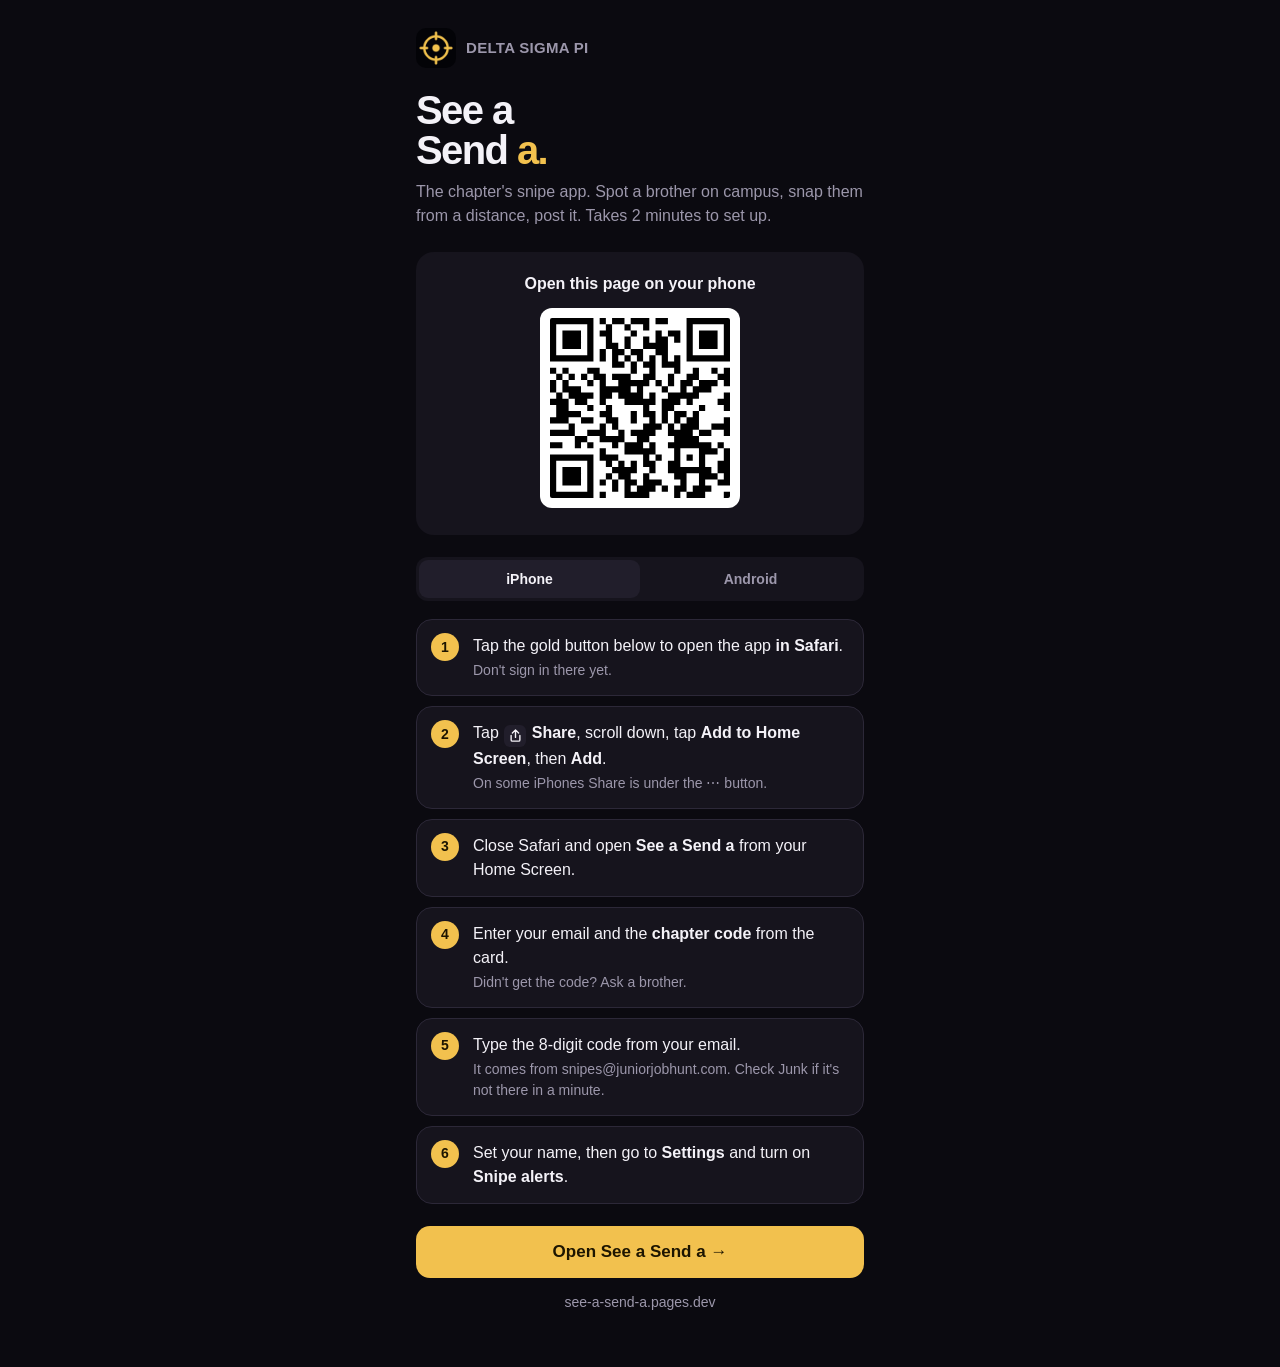
==== public/join.html @ 42cd1cc0 "Initial commit: See a Send a chapter photo-snipe PWA Co-Authored-By: Claude Opus 5.5 <noreply@anthro" ====
<!doctype html>
<html lang="en">
<head>
  <meta charset="utf-8">
  <meta name="viewport" content="width=device-width, initial-scale=1, viewport-fit=cover">
  <title>Get See a Send a</title>
  <meta name="description" content="How to add See a Send a to your Home Screen.">
  <meta name="theme-color" content="#0b0a10">
  <meta name="robots" content="noindex, nofollow">
  <link rel="icon" href="icons/icon.svg" type="image/svg+xml">
  <!-- No manifest link on purpose: this page shouldn't be the thing that gets added to the Home Screen. -->
  <style>
    :root { --bg:#0b0a10; --surface:#16141d; --surface-2:#211e2b; --line:#2c2838; --text:#f4f2f8; --muted:#9c97ab; --gold:#f2c14e; --gold-ink:#1d1500; --purple:#8b5cf6; --warn:#ffb4a2; color-scheme: dark; }
    * { box-sizing: border-box; }
    html, body { margin: 0; background: var(--bg); color: var(--text); }
    body { font: 16px/1.5 -apple-system, BlinkMacSystemFont, "SF Pro Text", "Segoe UI", Roboto, sans-serif; -webkit-font-smoothing: antialiased; }
    main { max-width: 480px; margin: 0 auto; padding: calc(env(safe-area-inset-top, 0px) + 28px) 16px calc(env(safe-area-inset-bottom, 0px) + 40px); }
    .mark { display: flex; align-items: center; gap: 10px; font-weight: 900; font-size: 15px; letter-spacing: .02em; color: var(--muted); text-transform: uppercase; }
    .mark img { width: 40px; height: 40px; border-radius: 10px; }
    h1 { font-size: 40px; line-height: 1; letter-spacing: -0.04em; font-weight: 900; margin: 22px 0 10px; }
    h1 span { color: var(--gold); }
    .lede { color: var(--muted); margin: 0 0 24px; }
    .tabs { display: grid; grid-template-columns: 1fr 1fr; background: var(--surface); border-radius: 12px; padding: 3px; margin-bottom: 18px; }
    .tabs button { font: inherit; font-size: 14px; font-weight: 700; height: 38px; border: 0; border-radius: 9px; background: none; color: var(--muted); cursor: pointer; }
    .tabs button[aria-selected="true"] { background: var(--surface-2); color: var(--text); }
    ol { list-style: none; counter-reset: step; padding: 0; margin: 0 0 22px; display: grid; gap: 10px; }
    ol li { counter-increment: step; position: relative; background: var(--surface); border: 1px solid var(--line); border-radius: 16px; padding: 14px 14px 14px 56px; }
    ol li::before { content: counter(step); position: absolute; left: 14px; top: 13px; width: 28px; height: 28px; border-radius: 50%; background: var(--gold); color: var(--gold-ink); font-weight: 900; font-size: 14px; display: grid; place-items: center; }
    ol li b { color: var(--text); }
    .sub { display: block; color: var(--muted); font-size: 14px; margin-top: 2px; }
    .ico { display: inline-grid; place-items: center; width: 22px; height: 22px; vertical-align: -5px; border-radius: 6px; background: var(--surface-2); margin: 0 1px; }
    .ico svg { width: 15px; height: 15px; }
    .btn { display: flex; align-items: center; justify-content: center; gap: 8px; height: 52px; border-radius: 14px; background: var(--gold); color: var(--gold-ink); font-weight: 800; font-size: 17px; text-decoration: none; margin: 14px 0 2px; }
    .warn { background: rgba(255,120,90,.12); border: 1px solid rgba(255,140,110,.35); color: var(--warn); border-radius: 14px; padding: 12px 14px; margin-bottom: 18px; font-size: 15px; }
    .warn b { color: #fff; }
    .note { color: var(--muted); font-size: 14px; }
    .desk { display: none; text-align: center; background: var(--surface); border-radius: 18px; padding: 20px; margin-bottom: 22px; }
    .desk svg { width: 200px; height: 200px; background: #fff; border-radius: 12px; padding: 10px; }
    .is-desktop .desk { display: block; }
    [hidden] { display: none !important; }
  </style>
</head>
<body>
<main>
  <div class="mark"><img src="icons/icon-192.png" alt="">Delta Sigma Pi</div>
  <h1>See a<br>Send <span>a.</span></h1>
  <p class="lede">The chapter's snipe app. Spot a brother on campus, snap them from a distance, post it. Takes 2 minutes to set up.</p>

  <div class="desk">
    <p style="margin:0 0 12px;font-weight:700">Open this page on your phone</p>
    <svg width="29mm" height="29mm" version="1.1" viewBox="0 0 29 29" xmlns="http://www.w3.org/2000/svg"><path d="M0,0H1V1H0zM1,0H2V1H1zM2,0H3V1H2zM3,0H4V1H3zM4,0H5V1H4zM5,0H6V1H5zM6,0H7V1H6zM8,0H9V1H8zM10,0H11V1H10zM11,0H12V1H11zM13,0H14V1H13zM14,0H15V1H14zM15,0H16V1H15zM17,0H18V1H17zM18,0H19V1H18zM22,0H23V1H22zM23,0H24V1H23zM24,0H25V1H24zM25,0H26V1H25zM26,0H27V1H26zM27,0H28V1H27zM28,0H29V1H28zM0,1H1V2H0zM6,1H7V2H6zM9,1H10V2H9zM12,1H13V2H12zM15,1H16V2H15zM22,1H23V2H22zM28,1H29V2H28zM0,2H1V3H0zM2,2H3V3H2zM3,2H4V3H3zM4,2H5V3H4zM6,2H7V3H6zM8,2H9V3H8zM9,2H10V3H9zM13,2H14V3H13zM17,2H18V3H17zM19,2H20V3H19zM20,2H21V3H20zM22,2H23V3H22zM24,2H25V3H24zM25,2H26V3H25zM26,2H27V3H26zM28,2H29V3H28zM0,3H1V4H0zM2,3H3V4H2zM3,3H4V4H3zM4,3H5V4H4zM6,3H7V4H6zM9,3H10V4H9zM12,3H13V4H12zM15,3H16V4H15zM17,3H18V4H17zM18,3H19V4H18zM20,3H21V4H20zM22,3H23V4H22zM24,3H25V4H24zM25,3H26V4H25zM26,3H27V4H26zM28,3H29V4H28zM0,4H1V5H0zM2,4H3V5H2zM3,4H4V5H3zM4,4H5V5H4zM6,4H7V5H6zM9,4H10V5H9zM10,4H11V5H10zM12,4H13V5H12zM15,4H16V5H15zM16,4H17V5H16zM17,4H18V5H17zM18,4H19V5H18zM22,4H23V5H22zM24,4H25V5H24zM25,4H26V5H25zM26,4H27V5H26zM28,4H29V5H28zM0,5H1V6H0zM6,5H7V6H6zM8,5H9V6H8zM10,5H11V6H10zM11,5H12V6H11zM13,5H14V6H13zM14,5H15V6H14zM17,5H18V6H17zM18,5H19V6H18zM22,5H23V6H22zM28,5H29V6H28zM0,6H1V7H0zM1,6H2V7H1zM2,6H3V7H2zM3,6H4V7H3zM4,6H5V7H4zM5,6H6V7H5zM6,6H7V7H6zM8,6H9V7H8zM10,6H11V7H10zM12,6H13V7H12zM14,6H15V7H14zM16,6H17V7H16zM18,6H19V7H18zM20,6H21V7H20zM22,6H23V7H22zM23,6H24V7H23zM24,6H25V7H24zM25,6H26V7H25zM26,6H27V7H26zM27,6H28V7H27zM28,6H29V7H28zM10,7H11V8H10zM11,7H12V8H11zM13,7H14V8H13zM15,7H16V8H15zM16,7H17V8H16zM18,7H19V8H18zM19,7H20V8H19zM20,7H21V8H20zM0,8H1V9H0zM2,8H3V9H2zM6,8H7V9H6zM7,8H8V9H7zM13,8H14V9H13zM16,8H17V9H16zM20,8H21V9H20zM23,8H24V9H23zM26,8H27V9H26zM28,8H29V9H28zM1,9H2V10H1zM3,9H4V10H3zM5,9H6V10H5zM7,9H8V10H7zM8,9H9V10H8zM10,9H11V10H10zM11,9H12V10H11zM12,9H13V10H12zM15,9H16V10H15zM16,9H17V10H16zM19,9H20V10H19zM22,9H23V10H22zM23,9H24V10H23zM27,9H28V10H27zM28,9H29V10H28zM0,10H1V11H0zM2,10H3V11H2zM6,10H7V11H6zM8,10H9V11H8zM11,10H12V11H11zM12,10H13V11H12zM13,10H14V11H13zM14,10H15V11H14zM15,10H16V11H15zM17,10H18V11H17zM19,10H20V11H19zM21,10H22V11H21zM22,10H23V11H22zM24,10H25V11H24zM25,10H26V11H25zM26,10H27V11H26zM28,10H29V11H28zM0,11H1V12H0zM2,11H3V12H2zM3,11H4V12H3zM4,11H5V12H4zM8,11H9V12H8zM9,11H10V12H9zM10,11H11V12H10zM11,11H12V12H11zM12,11H13V12H12zM14,11H15V12H14zM18,11H19V12H18zM21,11H22V12H21zM23,11H24V12H23zM24,11H25V12H24zM25,11H26V12H25zM1,12H2V13H1zM3,12H4V13H3zM4,12H5V13H4zM5,12H6V13H5zM6,12H7V13H6zM8,12H9V13H8zM9,12H10V13H9zM11,12H12V13H11zM12,12H13V13H12zM13,12H14V13H13zM14,12H15V13H14zM16,12H17V13H16zM19,12H20V13H19zM20,12H21V13H20zM21,12H22V13H21zM22,12H23V13H22zM23,12H24V13H23zM28,12H29V13H28zM0,13H1V14H0zM1,13H2V14H1zM2,13H3V14H2zM4,13H5V14H4zM5,13H6V14H5zM8,13H9V14H8zM12,13H13V14H12zM13,13H14V14H13zM14,13H15V14H14zM15,13H16V14H15zM16,13H17V14H16zM18,13H19V14H18zM19,13H20V14H19zM20,13H21V14H20zM22,13H23V14H22zM27,13H28V14H27zM28,13H29V14H28zM1,14H2V15H1zM2,14H3V15H2zM6,14H7V15H6zM9,14H10V15H9zM15,14H16V15H15zM18,14H19V15H18zM19,14H20V15H19zM24,14H25V15H24zM28,14H29V15H28zM1,15H2V16H1zM2,15H3V16H2zM3,15H4V16H3zM4,15H5V16H4zM8,15H9V16H8zM9,15H10V16H9zM13,15H14V16H13zM15,15H16V16H15zM16,15H17V16H16zM18,15H19V16H18zM20,15H21V16H20zM21,15H22V16H21zM23,15H24V16H23zM0,16H1V17H0zM1,16H2V17H1zM2,16H3V17H2zM5,16H6V17H5zM6,16H7V17H6zM9,16H10V17H9zM10,16H11V17H10zM13,16H14V17H13zM16,16H17V17H16zM18,16H19V17H18zM20,16H21V17H20zM22,16H23V17H22zM23,16H24V17H23zM28,16H29V17H28zM3,17H4V18H3zM8,17H9V18H8zM10,17H11V18H10zM15,17H16V18H15zM16,17H17V18H16zM17,17H18V18H17zM19,17H20V18H19zM21,17H22V18H21zM22,17H23V18H22zM23,17H24V18H23zM26,17H27V18H26zM27,17H28V18H27zM28,17H29V18H28zM0,18H1V19H0zM1,18H2V19H1zM2,18H3V19H2zM3,18H4V19H3zM6,18H7V19H6zM7,18H8V19H7zM8,18H9V19H8zM11,18H12V19H11zM13,18H14V19H13zM14,18H15V19H14zM15,18H16V19H15zM16,18H17V19H16zM19,18H20V19H19zM20,18H21V19H20zM21,18H22V19H21zM22,18H23V19H22zM24,18H25V19H24zM25,18H26V19H25zM28,18H29V19H28zM4,19H5V20H4zM5,19H6V20H5zM8,19H9V20H8zM9,19H10V20H9zM10,19H11V20H10zM11,19H12V20H11zM14,19H15V20H14zM15,19H16V20H15zM20,19H21V20H20zM21,19H22V20H21zM22,19H23V20H22zM23,19H24V20H23zM0,20H1V21H0zM1,20H2V21H1zM4,20H5V21H4zM6,20H7V21H6zM10,20H11V21H10zM12,20H13V21H12zM13,20H14V21H13zM14,20H15V21H14zM16,20H17V21H16zM19,20H20V21H19zM20,20H21V21H20zM21,20H22V21H21zM22,20H23V21H22zM23,20H24V21H23zM24,20H25V21H24zM25,20H26V21H25zM27,20H28V21H27zM8,21H9V22H8zM12,21H13V22H12zM13,21H14V22H13zM14,21H15V22H14zM15,21H16V22H15zM16,21H17V22H16zM20,21H21V22H20zM24,21H25V22H24zM25,21H26V22H25zM26,21H27V22H26zM28,21H29V22H28zM0,22H1V23H0zM1,22H2V23H1zM2,22H3V23H2zM3,22H4V23H3zM4,22H5V23H4zM5,22H6V23H5zM6,22H7V23H6zM8,22H9V23H8zM9,22H10V23H9zM10,22H11V23H10zM15,22H16V23H15zM17,22H18V23H17zM20,22H21V23H20zM22,22H23V23H22zM24,22H25V23H24zM28,22H29V23H28zM0,23H1V24H0zM6,23H7V24H6zM9,23H10V24H9zM11,23H12V24H11zM13,23H14V24H13zM15,23H16V24H15zM16,23H17V24H16zM19,23H20V24H19zM20,23H21V24H20zM24,23H25V24H24zM27,23H28V24H27zM28,23H29V24H28zM0,24H1V25H0zM2,24H3V25H2zM3,24H4V25H3zM4,24H5V25H4zM6,24H7V25H6zM10,24H11V25H10zM11,24H12V25H11zM12,24H13V25H12zM13,24H14V25H13zM16,24H17V25H16zM19,24H20V25H19zM20,24H21V25H20zM21,24H22V25H21zM22,24H23V25H22zM23,24H24V25H23zM24,24H25V25H24zM25,24H26V25H25zM27,24H28V25H27zM28,24H29V25H28zM0,25H1V26H0zM2,25H3V26H2zM3,25H4V26H3zM4,25H5V26H4zM6,25H7V26H6zM9,25H10V26H9zM11,25H12V26H11zM12,25H13V26H12zM15,25H16V26H15zM20,25H21V26H20zM21,25H22V26H21zM24,25H25V26H24zM25,25H26V26H25zM26,25H27V26H26zM28,25H29V26H28zM0,26H1V27H0zM2,26H3V27H2zM3,26H4V27H3zM4,26H5V27H4zM6,26H7V27H6zM8,26H9V27H8zM10,26H11V27H10zM12,26H13V27H12zM13,26H14V27H13zM15,26H16V27H15zM16,26H17V27H16zM17,26H18V27H17zM21,26H22V27H21zM24,26H25V27H24zM27,26H28V27H27zM28,26H29V27H28zM0,27H1V28H0zM6,27H7V28H6zM10,27H11V28H10zM12,27H13V28H12zM14,27H15V28H14zM15,27H16V28H15zM16,27H17V28H16zM18,27H19V28H18zM20,27H21V28H20zM21,27H22V28H21zM23,27H24V28H23zM24,27H25V28H24zM25,27H26V28H25zM0,28H1V29H0zM1,28H2V29H1zM2,28H3V29H2zM3,28H4V29H3zM4,28H5V29H4zM5,28H6V29H5zM6,28H7V29H6zM8,28H9V29H8zM12,28H13V29H12zM13,28H14V29H13zM14,28H15V29H14zM15,28H16V29H15zM20,28H21V29H20zM22,28H23V29H22zM23,28H24V29H23zM24,28H25V29H24zM28,28H29V29H28z" id="qr-path" fill="#000000" fill-opacity="1" fill-rule="nonzero" stroke="none" /></svg>
  </div>

  <div class="warn" id="inapp" hidden>
    <b>Open this in <span id="inapp-browser">Safari</span> first.</b> You're in another app's browser, which can't add apps to your Home Screen. Tap <b>⋯</b> or the share icon and choose <b>Open in <span class="inapp-browser2">Safari</span></b>.
  </div>

  <div class="tabs" role="tablist">
    <button role="tab" id="t-ios" aria-selected="true">iPhone</button>
    <button role="tab" id="t-android" aria-selected="false">Android</button>
  </div>

  <ol id="steps-ios">
    <li>Tap the gold button below to open the app <b>in Safari</b>.<span class="sub">Don't sign in there yet.</span></li>
    <li>Tap <span class="ico"><svg viewBox="0 0 24 24" fill="none" stroke="currentColor" stroke-width="2.2" stroke-linecap="round" stroke-linejoin="round"><path d="M12 3v12M7 8l5-5 5 5"/><path d="M5 12v7a2 2 0 0 0 2 2h10a2 2 0 0 0 2-2v-7"/></svg></span> <b>Share</b>, scroll down, tap <b>Add to Home Screen</b>, then <b>Add</b>.<span class="sub">On some iPhones Share is under the ⋯ button.</span></li>
    <li>Close Safari and open <b>See a Send a</b> from your Home Screen.</li>
    <li>Enter your email and the <b>chapter code</b> from the card.<span class="sub">Didn't get the code? Ask a brother.</span></li>
    <li>Type the 8-digit code from your email.<span class="sub">It comes from snipes@juniorjobhunt.com. Check Junk if it's not there in a minute.</span></li>
    <li>Set your name, then go to <b>Settings</b> and turn on <b>Snipe alerts</b>.</li>
  </ol>

  <ol id="steps-android" hidden>
    <li>Tap the gold button below to open the app <b>in Chrome</b>.</li>
    <li>Tap <b>⋮</b> (top right), then <b>Install app</b> or <b>Add to Home screen</b>.</li>
    <li>Open <b>See a Send a</b> from your Home Screen.</li>
    <li>Enter your email and the <b>chapter code</b> from the card.<span class="sub">Didn't get the code? Ask a brother.</span></li>
    <li>Type the 8-digit code from your email.<span class="sub">It comes from snipes@juniorjobhunt.com. Check Spam if it's not there in a minute.</span></li>
    <li>Set your name, then go to <b>Settings</b> and turn on <b>Snipe alerts</b>.</li>
  </ol>

  <a class="btn" href="./">Open See a Send a →</a>
  <p class="note" style="text-align:center">see-a-send-a.pages.dev</p>
</main>
<script>
  const ua = navigator.userAgent;
  const ios = /iphone|ipad|ipod/i.test(ua) || (navigator.platform === "MacIntel" && navigator.maxTouchPoints > 1);
  const android = /android/i.test(ua);
  if (!ios && !android) document.body.classList.add("is-desktop");

  const show = (which) => {
    document.getElementById("steps-ios").hidden = which !== "ios";
    document.getElementById("steps-android").hidden = which !== "android";
    document.getElementById("t-ios").setAttribute("aria-selected", which === "ios");
    document.getElementById("t-android").setAttribute("aria-selected", which === "android");
  };
  document.getElementById("t-ios").onclick = () => show("ios");
  document.getElementById("t-android").onclick = () => show("android");
  show(android ? "android" : "ios");

  // In-app browsers (Instagram, GroupMe, Snapchat, etc.) can't install web apps.
  const inApp = /Instagram|FBAN|FBAV|FB_IAB|Snapchat|GroupMe|LinkedInApp|Line\/|TikTok|musical_ly|Twitter/i.test(ua)
    || (ios && !/Safari/i.test(ua));
  if (inApp && (ios || android)) {
    const name = ios ? "Safari" : "Chrome";
    document.getElementById("inapp").hidden = false;
    document.getElementById("inapp-browser").textContent = name;
    document.querySelectorAll(".inapp-browser2").forEach((e) => (e.textContent = name));
  }
</script>
</body>
</html>
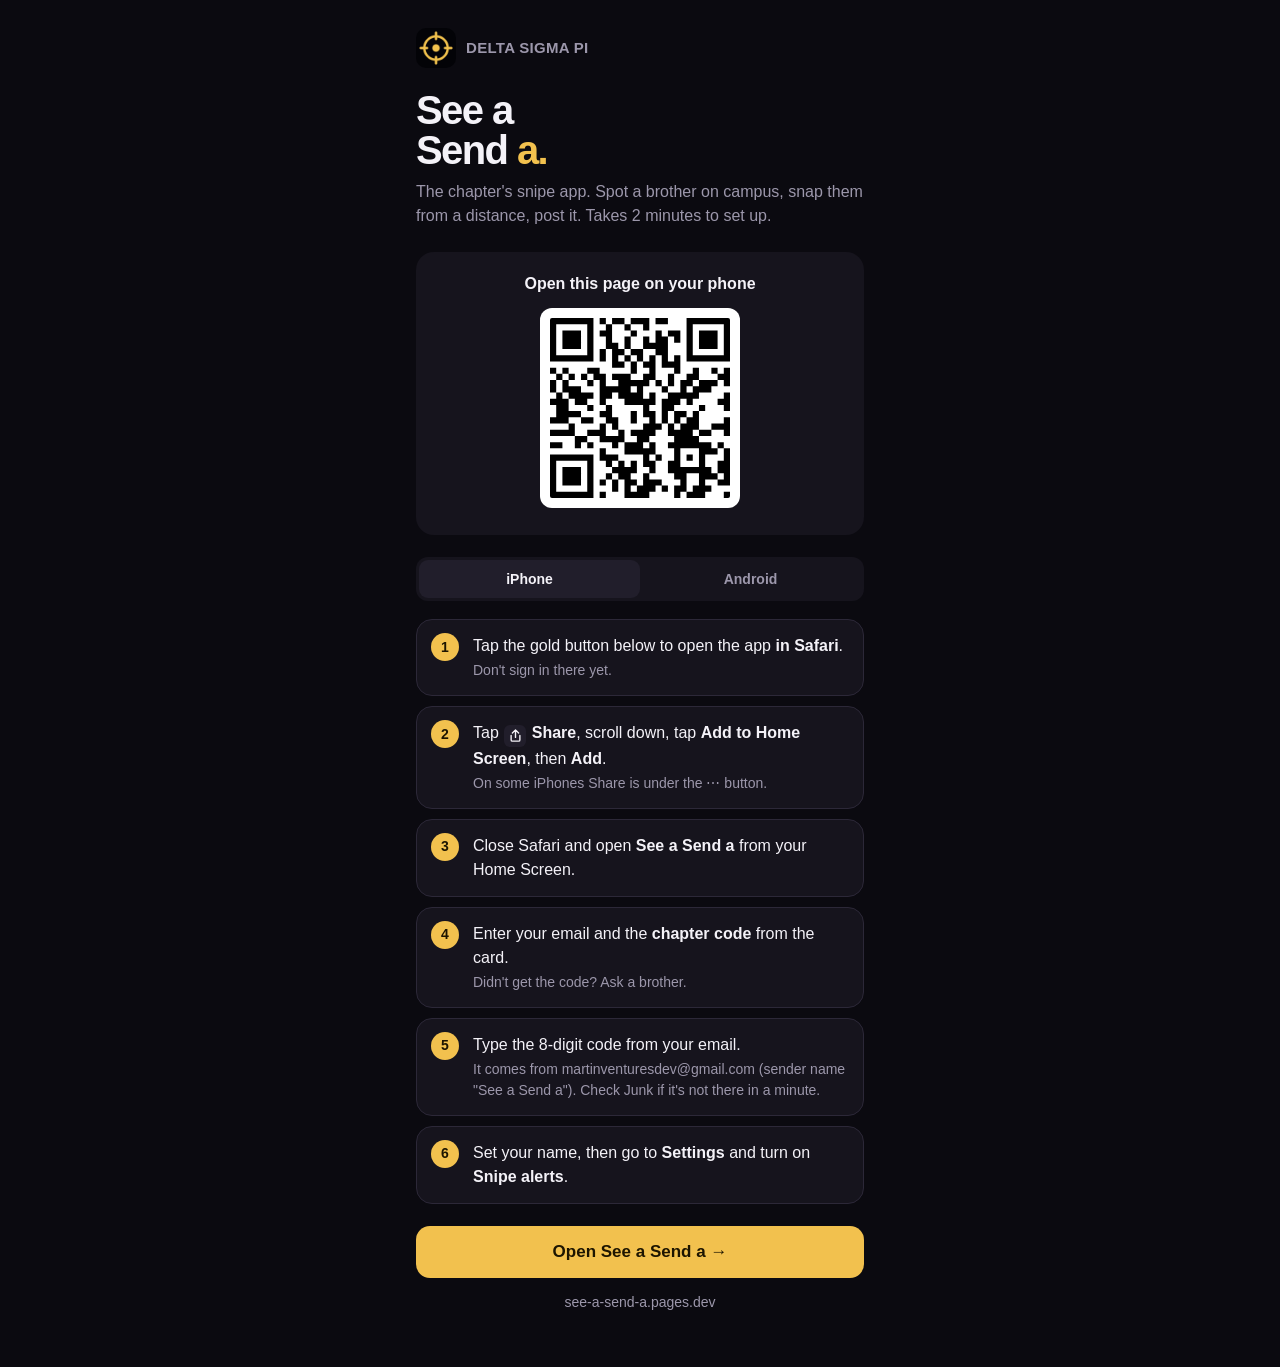
==== commit 87a182c2: "Sign-in codes now come from martinventuresdev@gmail.com (juniorjobhunt.com retired) Co-Authored-By: " ====
--- a/public/join.html
+++ b/public/join.html
@@ -65,7 +65,7 @@
     <li>Tap <span class="ico"><svg viewBox="0 0 24 24" fill="none" stroke="currentColor" stroke-width="2.2" stroke-linecap="round" stroke-linejoin="round"><path d="M12 3v12M7 8l5-5 5 5"/><path d="M5 12v7a2 2 0 0 0 2 2h10a2 2 0 0 0 2-2v-7"/></svg></span> <b>Share</b>, scroll down, tap <b>Add to Home Screen</b>, then <b>Add</b>.<span class="sub">On some iPhones Share is under the ⋯ button.</span></li>
     <li>Close Safari and open <b>See a Send a</b> from your Home Screen.</li>
     <li>Enter your email and the <b>chapter code</b> from the card.<span class="sub">Didn't get the code? Ask a brother.</span></li>
-    <li>Type the 8-digit code from your email.<span class="sub">It comes from snipes@juniorjobhunt.com. Check Junk if it's not there in a minute.</span></li>
+    <li>Type the 8-digit code from your email.<span class="sub">It comes from martinventuresdev@gmail.com (sender name "See a Send a"). Check Junk if it's not there in a minute.</span></li>
     <li>Set your name, then go to <b>Settings</b> and turn on <b>Snipe alerts</b>.</li>
   </ol>
 
@@ -74,7 +74,7 @@
     <li>Tap <b>⋮</b> (top right), then <b>Install app</b> or <b>Add to Home screen</b>.</li>
     <li>Open <b>See a Send a</b> from your Home Screen.</li>
     <li>Enter your email and the <b>chapter code</b> from the card.<span class="sub">Didn't get the code? Ask a brother.</span></li>
-    <li>Type the 8-digit code from your email.<span class="sub">It comes from snipes@juniorjobhunt.com. Check Spam if it's not there in a minute.</span></li>
+    <li>Type the 8-digit code from your email.<span class="sub">It comes from martinventuresdev@gmail.com (sender name "See a Send a"). Check Spam if it's not there in a minute.</span></li>
     <li>Set your name, then go to <b>Settings</b> and turn on <b>Snipe alerts</b>.</li>
   </ol>
 
